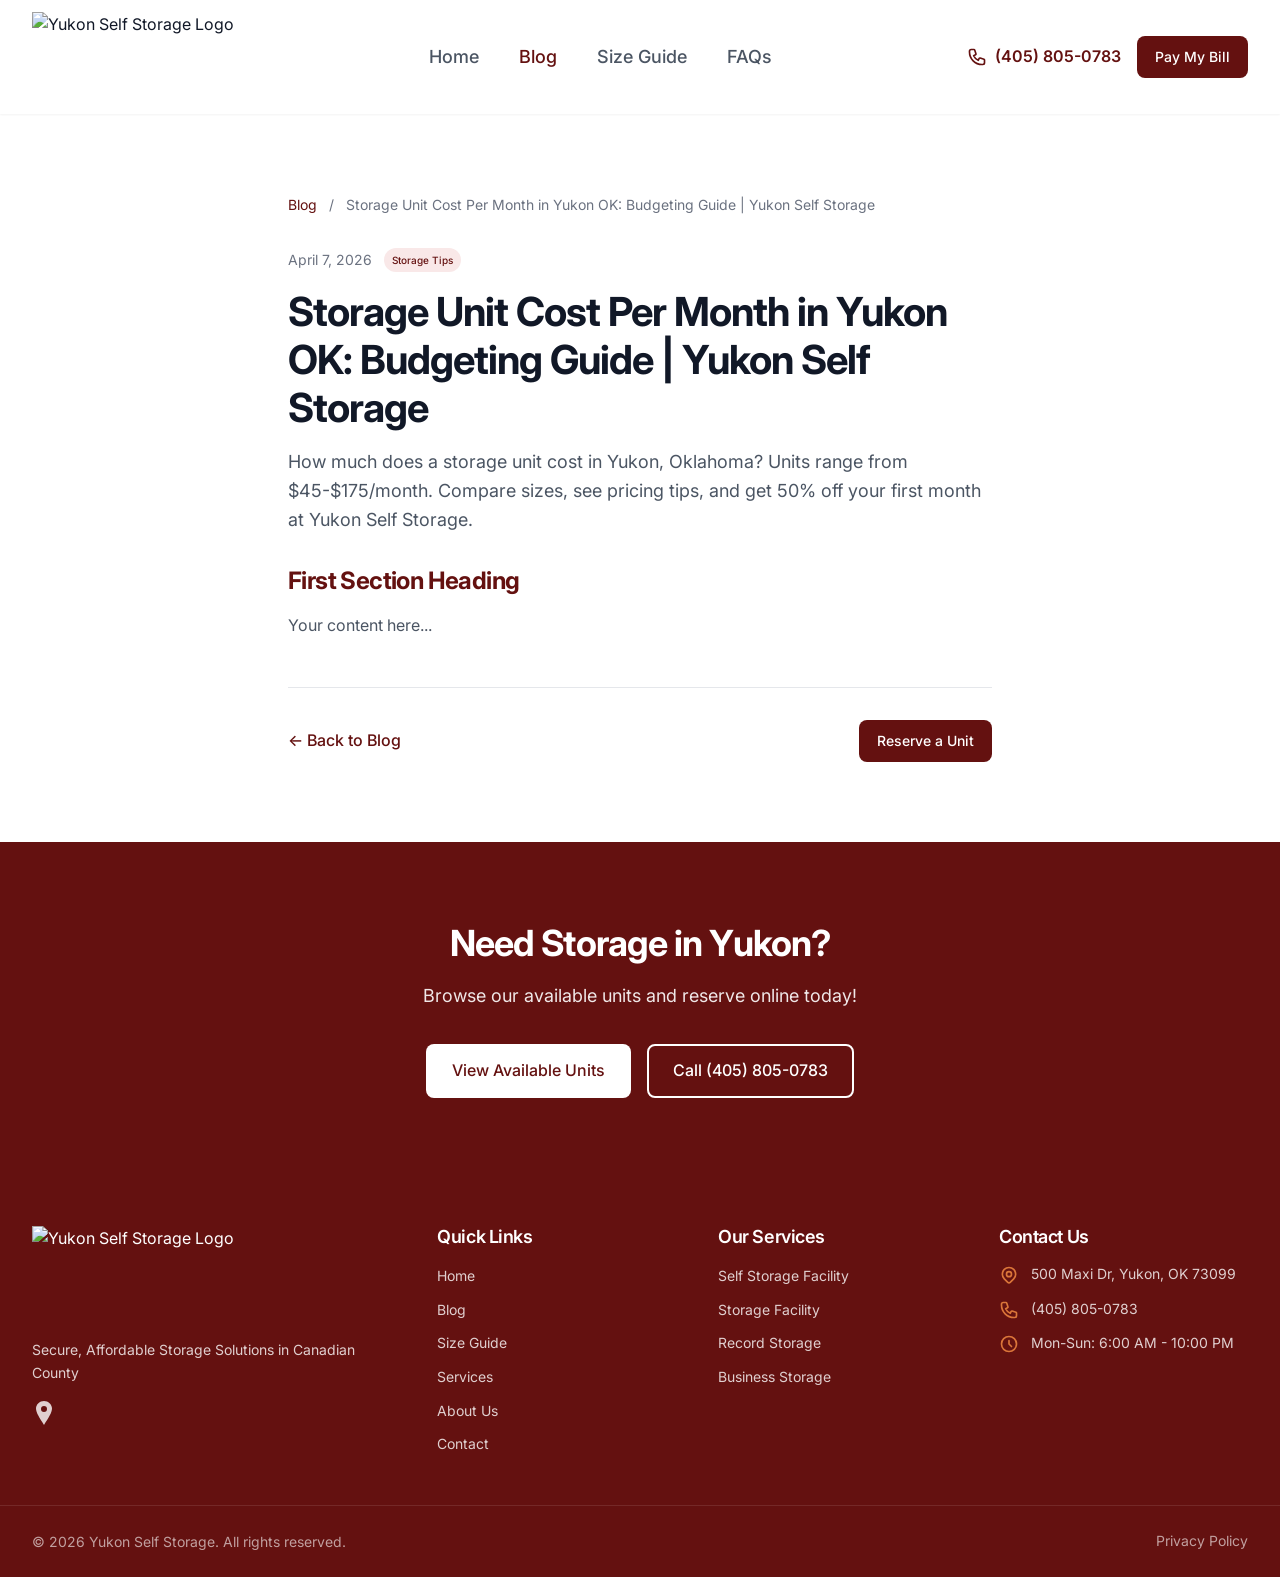
==== posts/2026-04-07-storage-unit-cost-per-month-yukon-ok-budgeting-guide.html @ 4f3ba83a "Add new post: Storage Unit Cost Per Month in Yukon OK: Budgeting Guide | Yukon Self Storage" ====
<!DOCTYPE html>
<html lang="en">
<head>
  <meta charset="UTF-8">
  <meta name="viewport" content="width=device-width, initial-scale=1.0">

  <!-- Google Tag Manager -->
  <script>(function(w,d,s,l,i){w[l]=w[l]||[];w[l].push({'gtm.start':
  new Date().getTime(),event:'gtm.js'});var f=d.getElementsByTagName(s)[0],
  j=d.createElement(s),dl=l!='dataLayer'?'&l='+l:'';j.async=true;j.src=
  'https://www.googletagmanager.com/gtm.js?id='+i+dl;f.parentNode.insertBefore(j,f);
  })(window,document,'script','dataLayer','GTM-MW2ZN473');</script>
  <!-- End Google Tag Manager -->

  <!-- SEO Meta Tags -->
  <!-- REPLACE: Storage Unit Cost Per Month in Yukon OK: Budgeting Guide | Yukon Self Storage, POST_DATE, How much does a storage unit cost in Yukon, Oklahoma? Units range from $45-$175/month. Compare sizes, see pricing tips, and get 50% off your first month at Yukon Self Storage., 2026-04-07-storage-unit-cost-per-month-yukon-ok-budgeting-guide -->
  <title>Storage Unit Cost Per Month in Yukon OK: Budgeting Guide | Yukon Self Storage | Yukon Self Storage Blog</title>
  <meta name="description" content="How much does a storage unit cost in Yukon, Oklahoma? Units range from $45-$175/month. Compare sizes, see pricing tips, and get 50% off your first month at Yukon Self Storage.">
  <meta name="robots" content="index, follow">
  <link rel="canonical" href="https://blog.yukonselfstorage.com/posts/2026-04-07-storage-unit-cost-per-month-yukon-ok-budgeting-guide.html">

  <!-- Open Graph -->
  <meta property="og:title" content="Storage Unit Cost Per Month in Yukon OK: Budgeting Guide | Yukon Self Storage | Yukon Self Storage Blog">
  <meta property="og:description" content="How much does a storage unit cost in Yukon, Oklahoma? Units range from $45-$175/month. Compare sizes, see pricing tips, and get 50% off your first month at Yukon Self Storage.">
  <meta property="og:image" content="https://yukonselfstorage.s3.us-east-1.amazonaws.com/1200x628/storage-facility.jpg">
  <meta property="og:url" content="https://blog.yukonselfstorage.com/posts/2026-04-07-storage-unit-cost-per-month-yukon-ok-budgeting-guide.html">
  <meta property="og:type" content="article">
  <meta property="article:published_time" content="2026-04-07">

  <!-- RSS Feed -->
  <link rel="alternate" type="application/rss+xml" title="Yukon Self Storage Blog" href="/rss.xml">

  <!-- Favicon -->
  <link rel="icon" type="image/png" href="https://yukonselfstorage.s3.us-east-1.amazonaws.com/Logo/250x250.png">

  <!-- Preconnect -->
  <link rel="preconnect" href="https://fonts.googleapis.com">
  <link rel="preconnect" href="https://fonts.gstatic.com" crossorigin>

  <!-- Stylesheet -->
  <link rel="stylesheet" href="/css/styles.css">

  <!-- Article Schema -->
  <script type="application/ld+json">
  {
    "@context": "https://schema.org",
    "@type": "BlogPosting",
    "headline": "Storage Unit Cost Per Month in Yukon OK: Budgeting Guide | Yukon Self Storage",
    "description": "How much does a storage unit cost in Yukon, Oklahoma? Units range from $45-$175/month. Compare sizes, see pricing tips, and get 50% off your first month at Yukon Self Storage.",
    "datePublished": "2026-04-07",
    "author": {
      "@type": "Organization",
      "name": "Yukon Self Storage"
    },
    "publisher": {
      "@type": "Organization",
      "name": "Yukon Self Storage",
      "logo": {
        "@type": "ImageObject",
        "url": "https://yukonselfstorage.s3.us-east-1.amazonaws.com/Logo/250x250.png"
      }
    },
    "mainEntityOfPage": {
      "@type": "WebPage",
      "@id": "https://blog.yukonselfstorage.com/posts/2026-04-07-storage-unit-cost-per-month-yukon-ok-budgeting-guide.html"
    }
  }
  </script>
</head>
<body>

<!-- Google Tag Manager (noscript) -->
<noscript><iframe src="https://www.googletagmanager.com/ns.html?id=GTM-MW2ZN473" height="0" width="0" style="display:none;visibility:hidden"></iframe></noscript>
<!-- End Google Tag Manager (noscript) -->

<!-- HEADER -->
<header class="yss-header">
  <nav class="yss-container">
    <div class="yss-header__inner">
      <a href="https://yukonselfstorage.com/"><img src="https://yukonselfstorage.s3.us-east-1.amazonaws.com/Logo/250x250.png" alt="Yukon Self Storage Logo" class="yss-header__logo"></a>
      <div class="yss-header__nav">
        <a href="https://yukonselfstorage.com/" class="yss-header__nav-link">Home</a>
        <a href="/" class="yss-header__nav-link yss-header__nav-link--active">Blog</a>
        <a href="https://yukonselfstorage.com/size-guide.html" class="yss-header__nav-link">Size Guide</a>
        <a href="https://yukonselfstorage.com/faqs.html" class="yss-header__nav-link">FAQs</a>
      </div>
      <div class="yss-header__actions">
        <a href="tel:14058050783" class="yss-header__phone">
          <svg class="yss-header__phone-icon" fill="none" stroke="currentColor" viewBox="0 0 24 24"><path stroke-linecap="round" stroke-linejoin="round" stroke-width="2" d="M3 5a2 2 0 012-2h3.28a1 1 0 01.948.684l1.498 4.493a1 1 0 01-.502 1.21l-2.257 1.13a11.042 11.042 0 005.516 5.516l1.13-2.257a1 1 0 011.21-.502l4.493 1.498a1 1 0 01.684.949V19a2 2 0 01-2 2h-1C9.716 21 3 14.284 3 6V5z"/></svg>
          <span class="yss-header__phone-text">(405) 805-0783</span>
        </a>
        <a href="https://yukonselfstorage.ccstorage.com/session/new" target="_blank" rel="noopener noreferrer" class="yss-btn yss-btn--primary yss-btn--sm">Pay My Bill</a>
        <button type="button" class="yss-header__menu-toggle" aria-label="Open menu" data-menu-toggle>
          <svg class="yss-header__menu-icon" fill="none" stroke="currentColor" viewBox="0 0 24 24"><path stroke-linecap="round" stroke-linejoin="round" stroke-width="2" d="M4 6h16M4 12h16M4 18h16"/></svg>
        </button>
      </div>
    </div>
    <div class="yss-header__mobile-menu" id="mobile-menu">
      <div class="yss-header__mobile-nav">
        <a href="https://yukonselfstorage.com/" class="yss-header__mobile-link">Home</a>
        <a href="/" class="yss-header__mobile-link yss-header__mobile-link--active">Blog</a>
        <a href="https://yukonselfstorage.com/size-guide.html" class="yss-header__mobile-link">Size Guide</a>
        <a href="https://yukonselfstorage.com/faqs.html" class="yss-header__mobile-link">FAQs</a>
      </div>
    </div>
  </nav>
</header>

<main>
  <!-- BLOG POST -->
  <article class="yss-section yss-section--white">
    <div class="yss-container" style="max-width: 48rem;">

      <!-- Breadcrumb -->
      <nav style="margin-bottom: 2rem; font-size: var(--yss-text-sm); color: var(--yss-gray-500);">
        <a href="/" style="color: var(--yss-primary); text-decoration: none;">Blog</a>
        <span style="margin: 0 0.5rem;">/</span>
        <span>Storage Unit Cost Per Month in Yukon OK: Budgeting Guide | Yukon Self Storage</span>
      </nav>

      <!-- Post Header -->
      <header style="margin-bottom: 2rem;">
        <div style="display: flex; align-items: center; gap: 0.75rem; margin-bottom: 1rem;">
          <time datetime="2026-04-07" style="font-size: var(--yss-text-sm); color: var(--yss-gray-500);">April 7, 2026</time>
          <span style="font-size: 0.625rem; background: var(--yss-primary-50); color: var(--yss-primary); padding: 0.25rem 0.5rem; border-radius: 9999px; font-weight: 500;">Storage Tips</span>
        </div>
        <h1 style="font-size: clamp(1.75rem, 4vw, 2.5rem); font-weight: 700; line-height: 1.2; margin-bottom: 1rem;">Storage Unit Cost Per Month in Yukon OK: Budgeting Guide | Yukon Self Storage</h1>
        <p style="font-size: var(--yss-text-lg); color: var(--yss-gray-600); line-height: 1.6;">How much does a storage unit cost in Yukon, Oklahoma? Units range from $45-$175/month. Compare sizes, see pricing tips, and get 50% off your first month at Yukon Self Storage.</p>
      </header>

      <!-- Post Content -->
      <div class="yss-legal-content">
        <!-- WRITE YOUR BLOG POST CONTENT HERE -->
        <h2>First Section Heading</h2>
        <p>Your content here...</p>
      </div>

      <!-- Post Footer -->
      <div style="margin-top: 3rem; padding-top: 2rem; border-top: 1px solid var(--yss-gray-200);">
        <div style="display: flex; flex-wrap: wrap; justify-content: space-between; align-items: center; gap: 1rem;">
          <a href="/" style="color: var(--yss-primary); text-decoration: none; font-weight: 500;">&larr; Back to Blog</a>
          <a href="https://yukonselfstorage.com/#choose-unit" class="yss-btn yss-btn--primary yss-btn--sm">Reserve a Unit</a>
        </div>
      </div>

    </div>
  </article>

  <!-- CTA SECTION -->
  <section class="yss-section yss-cta">
    <div class="yss-container">
      <h2 class="yss-cta__title">Need Storage in Yukon?</h2>
      <p class="yss-cta__description">Browse our available units and reserve online today!</p>
      <div class="yss-cta__buttons">
        <a href="https://yukonselfstorage.com/#choose-unit" class="yss-btn yss-btn--white">View Available Units</a>
        <a href="tel:14058050783" class="yss-btn yss-btn--outline-white">Call (405) 805-0783</a>
      </div>
    </div>
  </section>
</main>

<!-- FOOTER -->
<footer class="yss-footer">
  <div class="yss-container yss-footer__main">
    <div class="yss-footer__grid">
      <div class="yss-footer__column">
        <img src="https://yukonselfstorage.s3.us-east-1.amazonaws.com/Logo/250x250.png" alt="Yukon Self Storage Logo" class="yss-footer__logo">
        <p class="yss-footer__tagline">Secure, Affordable Storage Solutions in Canadian County</p>
        <div class="yss-footer__social">
          <a href="https://maps.app.goo.gl/DXkgDDELydo99tCs9" target="_blank" class="yss-footer__social-link" aria-label="Google Maps"><svg class="yss-footer__social-icon" fill="currentColor" viewBox="0 0 24 24"><path d="M12 0C7.802 0 4 3.403 4 7.602 4 11.8 7.469 16.812 12 24c4.531-7.188 8-12.2 8-16.398C20 3.403 16.199 0 12 0zm0 11a3 3 0 110-6 3 3 0 010 6z"/></svg></a>
        </div>
      </div>
      <div class="yss-footer__column">
        <h3 class="yss-footer__heading">Quick Links</h3>
        <ul class="yss-footer__nav">
          <li><a href="https://yukonselfstorage.com/" class="yss-footer__nav-link">Home</a></li>
          <li><a href="/" class="yss-footer__nav-link">Blog</a></li>
          <li><a href="https://yukonselfstorage.com/size-guide.html" class="yss-footer__nav-link">Size Guide</a></li>
          <li><a href="https://yukonselfstorage.com/services.html" class="yss-footer__nav-link">Services</a></li>
          <li><a href="https://yukonselfstorage.com/about.html" class="yss-footer__nav-link">About Us</a></li>
          <li><a href="https://yukonselfstorage.com/contact.html" class="yss-footer__nav-link">Contact</a></li>
        </ul>
      </div>
      <div class="yss-footer__column">
        <h3 class="yss-footer__heading">Our Services</h3>
        <ul class="yss-footer__nav">
          <li><a href="https://yukonselfstorage.com/services/self-storage-facility.html" class="yss-footer__nav-link">Self Storage Facility</a></li>
          <li><a href="https://yukonselfstorage.com/services/storage-facility.html" class="yss-footer__nav-link">Storage Facility</a></li>
          <li><a href="https://yukonselfstorage.com/services/record-storage.html" class="yss-footer__nav-link">Record Storage</a></li>
          <li><a href="https://yukonselfstorage.com/services/business-storage.html" class="yss-footer__nav-link">Business Storage</a></li>
        </ul>
      </div>
      <div class="yss-footer__column">
        <h3 class="yss-footer__heading">Contact Us</h3>
        <ul class="yss-footer__contact">
          <li class="yss-footer__contact-item">
            <svg class="yss-footer__contact-icon" fill="none" stroke="currentColor" viewBox="0 0 24 24"><path stroke-linecap="round" stroke-linejoin="round" stroke-width="2" d="M17.657 16.657L13.414 20.9a1.998 1.998 0 01-2.827 0l-4.244-4.243a8 8 0 1111.314 0z"/><path stroke-linecap="round" stroke-linejoin="round" stroke-width="2" d="M15 11a3 3 0 11-6 0 3 3 0 016 0z"/></svg>
            <a href="https://maps.app.goo.gl/DXkgDDELydo99tCs9" target="_blank" class="yss-footer__contact-link">500 Maxi Dr, Yukon, OK 73099</a>
          </li>
          <li class="yss-footer__contact-item">
            <svg class="yss-footer__contact-icon" fill="none" stroke="currentColor" viewBox="0 0 24 24"><path stroke-linecap="round" stroke-linejoin="round" stroke-width="2" d="M3 5a2 2 0 012-2h3.28a1 1 0 01.948.684l1.498 4.493a1 1 0 01-.502 1.21l-2.257 1.13a11.042 11.042 0 005.516 5.516l1.13-2.257a1 1 0 011.21-.502l4.493 1.498a1 1 0 01.684.949V19a2 2 0 01-2 2h-1C9.716 21 3 14.284 3 6V5z"/></svg>
            <a href="tel:14058050783" class="yss-footer__contact-link">(405) 805-0783</a>
          </li>
          <li class="yss-footer__contact-item">
            <svg class="yss-footer__contact-icon" fill="none" stroke="currentColor" viewBox="0 0 24 24"><path stroke-linecap="round" stroke-linejoin="round" stroke-width="2" d="M12 8v4l3 3m6-3a9 9 0 11-18 0 9 9 0 0118 0z"/></svg>
            <span class="yss-footer__hours">Mon-Sun: 6:00 AM - 10:00 PM</span>
          </li>
        </ul>
      </div>
    </div>
  </div>
  <div class="yss-footer__bottom">
    <div class="yss-container yss-footer__bottom-inner">
      <p>&copy; 2026 Yukon Self Storage. All rights reserved.</p>
      <div class="yss-footer__legal">
        <a href="https://yukonselfstorage.com/privacy.html" class="yss-footer__legal-link">Privacy Policy</a>
      </div>
    </div>
  </div>
</footer>

<script src="/js/main.js"></script>
</body>
</html>
---- css/styles.css ----
/* =============================================================================
   Yukon Self Storage - Main Stylesheet
   Hybrid Tailwind-BEM Architecture
   ============================================================================= */

/* Google Fonts */
@import url('https://fonts.googleapis.com/css2?family=Inter:wght@300;400;500;600;700;800&display=swap');

/* Design Tokens */
@import '_variables.css';

/* Base Styles & Reset */
@import '_base.css';

/* Layout Patterns */
@import '_layouts.css';

/* BEM Components */
@import '_components.css';
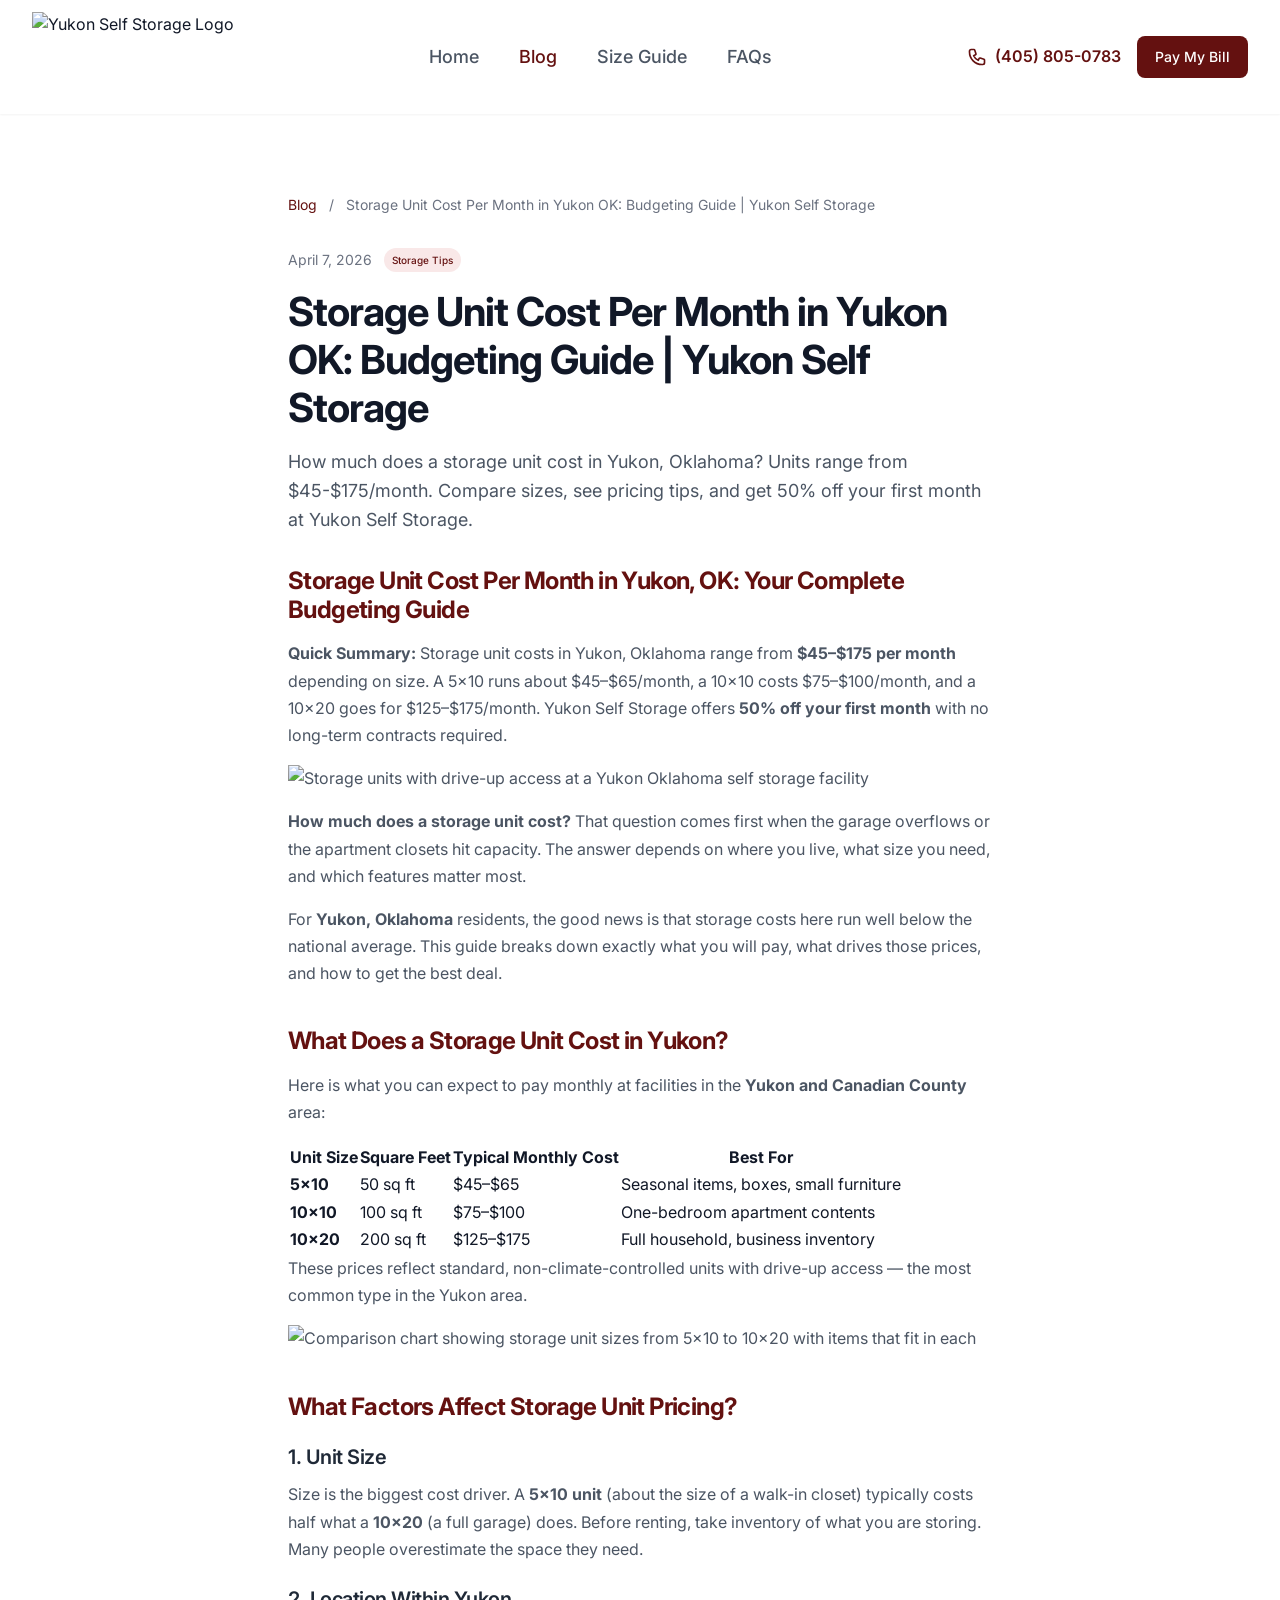
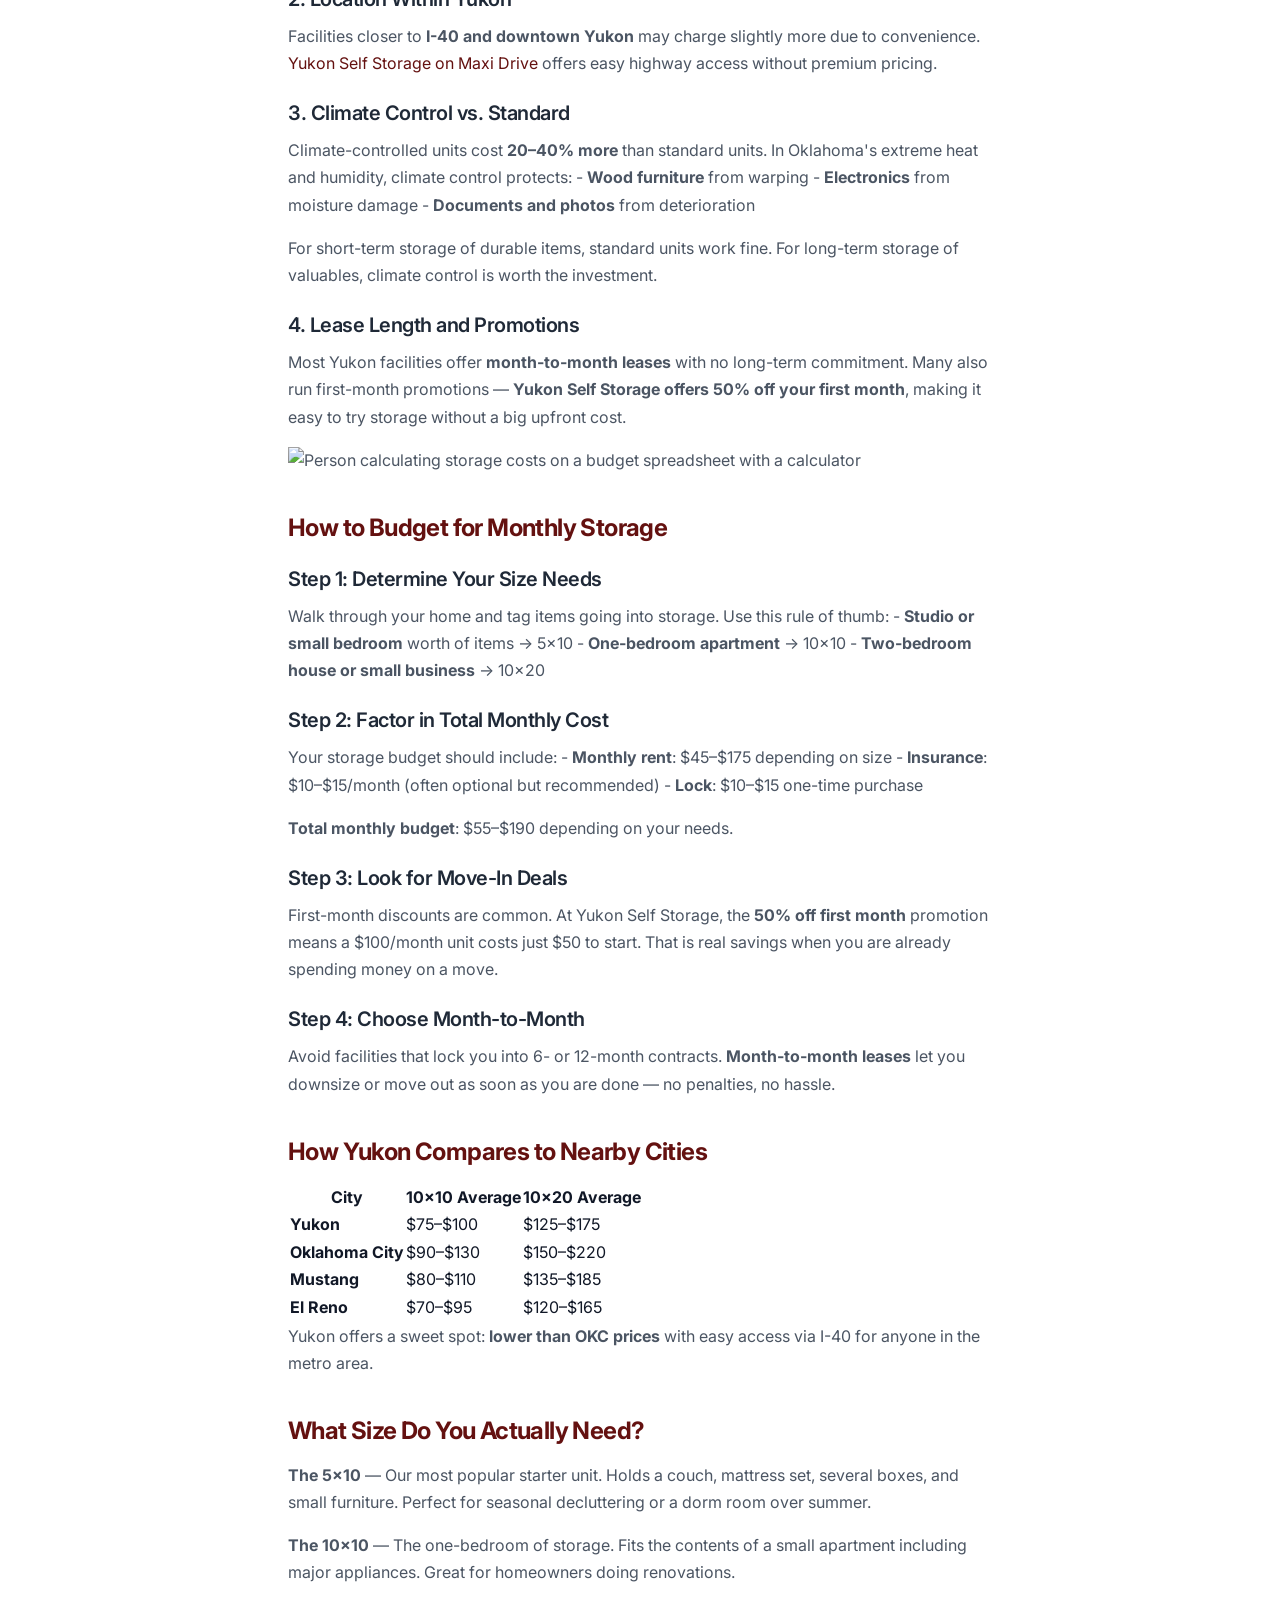
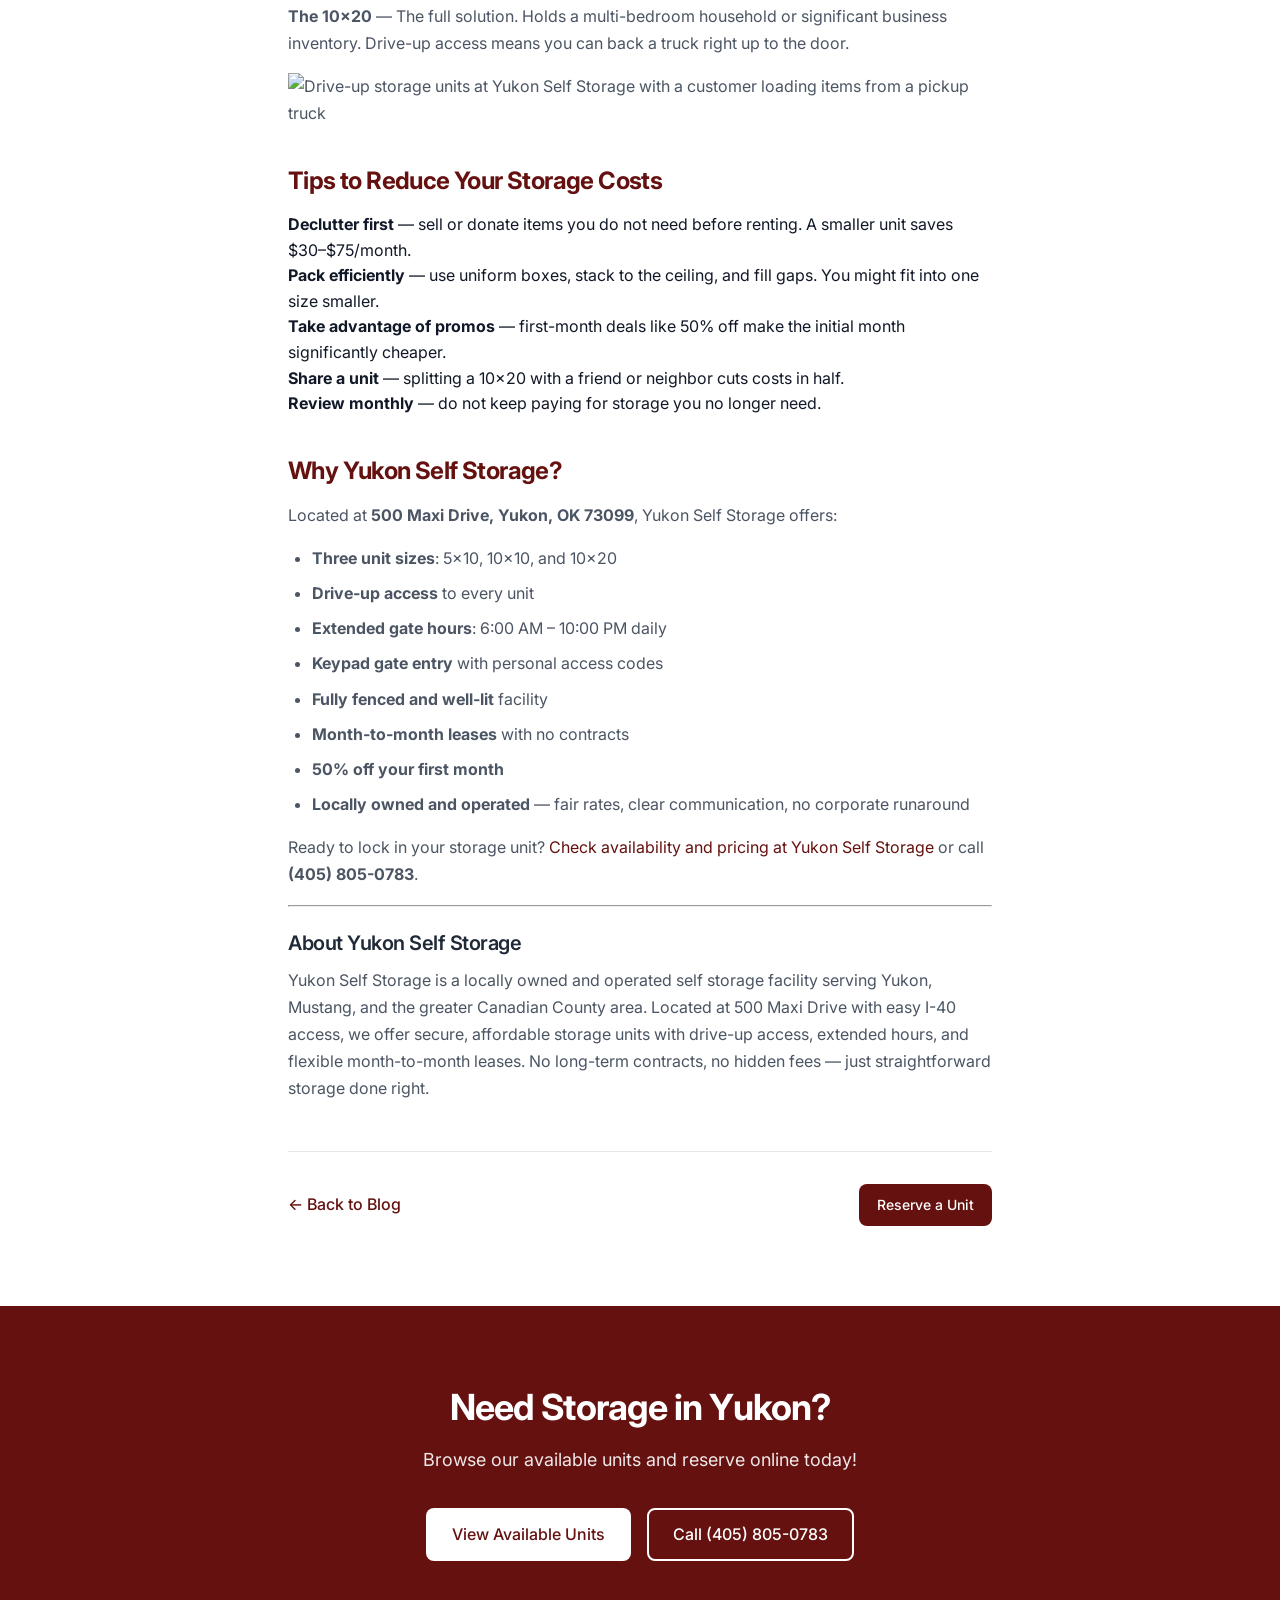
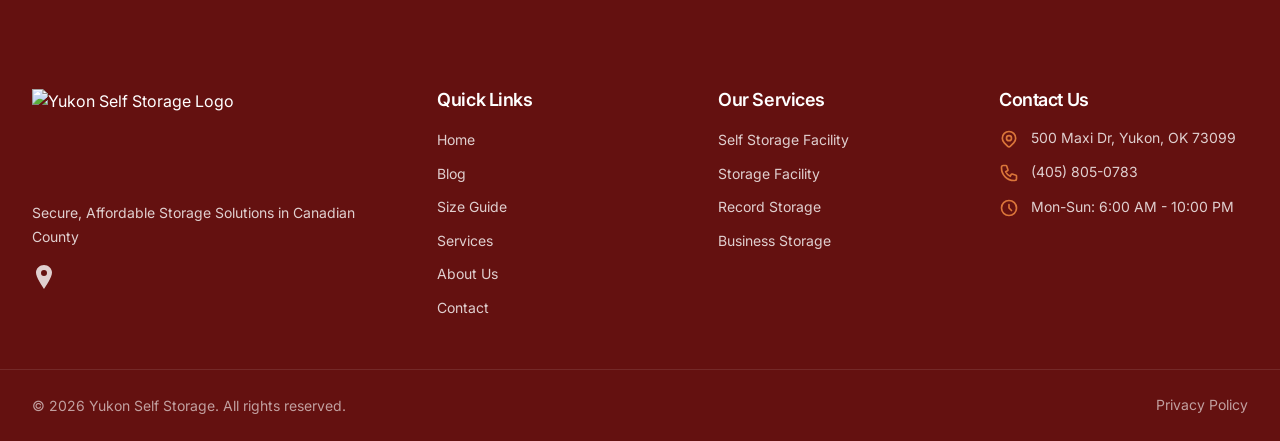
==== commit b091e799: "Update post with full content: Storage Unit Cost Per Month in Yukon OK: Budgeting Guide | Yukon Self" ====
--- a/posts/2026-04-07-storage-unit-cost-per-month-yukon-ok-budgeting-guide.html
+++ b/posts/2026-04-07-storage-unit-cost-per-month-yukon-ok-budgeting-guide.html
@@ -130,9 +130,137 @@
 
       <!-- Post Content -->
       <div class="yss-legal-content">
-        <!-- WRITE YOUR BLOG POST CONTENT HERE -->
-        <h2>First Section Heading</h2>
-        <p>Your content here...</p>
+        <h2 id="storage-unit-cost-per-month-in-yukon-ok-your-complete-budgeting-guide">Storage Unit Cost Per Month in Yukon, OK: Your Complete Budgeting Guide</h2>
+<p><strong>Quick Summary:</strong> Storage unit costs in Yukon, Oklahoma range from <strong>$45–$175 per month</strong> depending on size. A 5x10 runs about $45–$65/month, a 10x10 costs $75–$100/month, and a 10x20 goes for $125–$175/month. Yukon Self Storage offers <strong>50% off your first month</strong> with no long-term contracts required.</p>
+<p><img alt="Storage units with drive-up access at a Yukon Oklahoma self storage facility" src="IMAGE_PLACEHOLDER_0" /></p>
+<p><strong>How much does a storage unit cost?</strong> That question comes first when the garage overflows or the apartment closets hit capacity. The answer depends on where you live, what size you need, and which features matter most.</p>
+<p>For <strong>Yukon, Oklahoma</strong> residents, the good news is that storage costs here run well below the national average. This guide breaks down exactly what you will pay, what drives those prices, and how to get the best deal.</p>
+<h2 id="what-does-a-storage-unit-cost-in-yukon">What Does a Storage Unit Cost in Yukon?</h2>
+<p>Here is what you can expect to pay monthly at facilities in the <strong>Yukon and Canadian County</strong> area:</p>
+<table>
+<thead>
+<tr>
+<th>Unit Size</th>
+<th>Square Feet</th>
+<th>Typical Monthly Cost</th>
+<th>Best For</th>
+</tr>
+</thead>
+<tbody>
+<tr>
+<td><strong>5x10</strong></td>
+<td>50 sq ft</td>
+<td>$45–$65</td>
+<td>Seasonal items, boxes, small furniture</td>
+</tr>
+<tr>
+<td><strong>10x10</strong></td>
+<td>100 sq ft</td>
+<td>$75–$100</td>
+<td>One-bedroom apartment contents</td>
+</tr>
+<tr>
+<td><strong>10x20</strong></td>
+<td>200 sq ft</td>
+<td>$125–$175</td>
+<td>Full household, business inventory</td>
+</tr>
+</tbody>
+</table>
+<p>These prices reflect standard, non-climate-controlled units with drive-up access — the most common type in the Yukon area.</p>
+<p><img alt="Comparison chart showing storage unit sizes from 5x10 to 10x20 with items that fit in each" src="IMAGE_PLACEHOLDER_1" /></p>
+<h2 id="what-factors-affect-storage-unit-pricing">What Factors Affect Storage Unit Pricing?</h2>
+<h3 id="1-unit-size">1. Unit Size</h3>
+<p>Size is the biggest cost driver. A <strong>5x10 unit</strong> (about the size of a walk-in closet) typically costs half what a <strong>10x20</strong> (a full garage) does. Before renting, take inventory of what you are storing. Many people overestimate the space they need.</p>
+<h3 id="2-location-within-yukon">2. Location Within Yukon</h3>
+<p>Facilities closer to <strong>I-40 and downtown Yukon</strong> may charge slightly more due to convenience. <a href="https://yukonselfstorage.com">Yukon Self Storage on Maxi Drive</a> offers easy highway access without premium pricing.</p>
+<h3 id="3-climate-control-vs-standard">3. Climate Control vs. Standard</h3>
+<p>Climate-controlled units cost <strong>20–40% more</strong> than standard units. In Oklahoma's extreme heat and humidity, climate control protects:
+- <strong>Wood furniture</strong> from warping
+- <strong>Electronics</strong> from moisture damage
+- <strong>Documents and photos</strong> from deterioration</p>
+<p>For short-term storage of durable items, standard units work fine. For long-term storage of valuables, climate control is worth the investment.</p>
+<h3 id="4-lease-length-and-promotions">4. Lease Length and Promotions</h3>
+<p>Most Yukon facilities offer <strong>month-to-month leases</strong> with no long-term commitment. Many also run first-month promotions — <strong>Yukon Self Storage offers 50% off your first month</strong>, making it easy to try storage without a big upfront cost.</p>
+<p><img alt="Person calculating storage costs on a budget spreadsheet with a calculator" src="IMAGE_PLACEHOLDER_2" /></p>
+<h2 id="how-to-budget-for-monthly-storage">How to Budget for Monthly Storage</h2>
+<h3 id="step-1-determine-your-size-needs">Step 1: Determine Your Size Needs</h3>
+<p>Walk through your home and tag items going into storage. Use this rule of thumb:
+- <strong>Studio or small bedroom</strong> worth of items → 5x10
+- <strong>One-bedroom apartment</strong> → 10x10
+- <strong>Two-bedroom house or small business</strong> → 10x20</p>
+<h3 id="step-2-factor-in-total-monthly-cost">Step 2: Factor in Total Monthly Cost</h3>
+<p>Your storage budget should include:
+- <strong>Monthly rent</strong>: $45–$175 depending on size
+- <strong>Insurance</strong>: $10–$15/month (often optional but recommended)
+- <strong>Lock</strong>: $10–$15 one-time purchase</p>
+<p><strong>Total monthly budget</strong>: $55–$190 depending on your needs.</p>
+<h3 id="step-3-look-for-move-in-deals">Step 3: Look for Move-In Deals</h3>
+<p>First-month discounts are common. At Yukon Self Storage, the <strong>50% off first month</strong> promotion means a $100/month unit costs just $50 to start. That is real savings when you are already spending money on a move.</p>
+<h3 id="step-4-choose-month-to-month">Step 4: Choose Month-to-Month</h3>
+<p>Avoid facilities that lock you into 6- or 12-month contracts. <strong>Month-to-month leases</strong> let you downsize or move out as soon as you are done — no penalties, no hassle.</p>
+<h2 id="how-yukon-compares-to-nearby-cities">How Yukon Compares to Nearby Cities</h2>
+<table>
+<thead>
+<tr>
+<th>City</th>
+<th>10x10 Average</th>
+<th>10x20 Average</th>
+</tr>
+</thead>
+<tbody>
+<tr>
+<td><strong>Yukon</strong></td>
+<td>$75–$100</td>
+<td>$125–$175</td>
+</tr>
+<tr>
+<td><strong>Oklahoma City</strong></td>
+<td>$90–$130</td>
+<td>$150–$220</td>
+</tr>
+<tr>
+<td><strong>Mustang</strong></td>
+<td>$80–$110</td>
+<td>$135–$185</td>
+</tr>
+<tr>
+<td><strong>El Reno</strong></td>
+<td>$70–$95</td>
+<td>$120–$165</td>
+</tr>
+</tbody>
+</table>
+<p>Yukon offers a sweet spot: <strong>lower than OKC prices</strong> with easy access via I-40 for anyone in the metro area.</p>
+<h2 id="what-size-do-you-actually-need">What Size Do You Actually Need?</h2>
+<p><strong>The 5x10</strong> — Our most popular starter unit. Holds a couch, mattress set, several boxes, and small furniture. Perfect for seasonal decluttering or a dorm room over summer.</p>
+<p><strong>The 10x10</strong> — The one-bedroom of storage. Fits the contents of a small apartment including major appliances. Great for homeowners doing renovations.</p>
+<p><strong>The 10x20</strong> — The full solution. Holds a multi-bedroom household or significant business inventory. Drive-up access means you can back a truck right up to the door.</p>
+<p><img alt="Drive-up storage units at Yukon Self Storage with a customer loading items from a pickup truck" src="IMAGE_PLACEHOLDER_3" /></p>
+<h2 id="tips-to-reduce-your-storage-costs">Tips to Reduce Your Storage Costs</h2>
+<ol>
+<li><strong>Declutter first</strong> — sell or donate items you do not need before renting. A smaller unit saves $30–$75/month.</li>
+<li><strong>Pack efficiently</strong> — use uniform boxes, stack to the ceiling, and fill gaps. You might fit into one size smaller.</li>
+<li><strong>Take advantage of promos</strong> — first-month deals like 50% off make the initial month significantly cheaper.</li>
+<li><strong>Share a unit</strong> — splitting a 10x20 with a friend or neighbor cuts costs in half.</li>
+<li><strong>Review monthly</strong> — do not keep paying for storage you no longer need.</li>
+</ol>
+<h2 id="why-yukon-self-storage">Why Yukon Self Storage?</h2>
+<p>Located at <strong>500 Maxi Drive, Yukon, OK 73099</strong>, Yukon Self Storage offers:</p>
+<ul>
+<li><strong>Three unit sizes</strong>: 5x10, 10x10, and 10x20</li>
+<li><strong>Drive-up access</strong> to every unit</li>
+<li><strong>Extended gate hours</strong>: 6:00 AM – 10:00 PM daily</li>
+<li><strong>Keypad gate entry</strong> with personal access codes</li>
+<li><strong>Fully fenced and well-lit</strong> facility</li>
+<li><strong>Month-to-month leases</strong> with no contracts</li>
+<li><strong>50% off your first month</strong></li>
+<li><strong>Locally owned and operated</strong> — fair rates, clear communication, no corporate runaround</li>
+</ul>
+<p>Ready to lock in your storage unit? <a href="https://yukonselfstorage.com">Check availability and pricing at Yukon Self Storage</a> or call <strong>(405) 805-0783</strong>.</p>
+<hr />
+<h3 id="about-yukon-self-storage">About Yukon Self Storage</h3>
+<p>Yukon Self Storage is a locally owned and operated self storage facility serving Yukon, Mustang, and the greater Canadian County area. Located at 500 Maxi Drive with easy I-40 access, we offer secure, affordable storage units with drive-up access, extended hours, and flexible month-to-month leases. No long-term contracts, no hidden fees — just straightforward storage done right.</p>
       </div>
 
       <!-- Post Footer -->
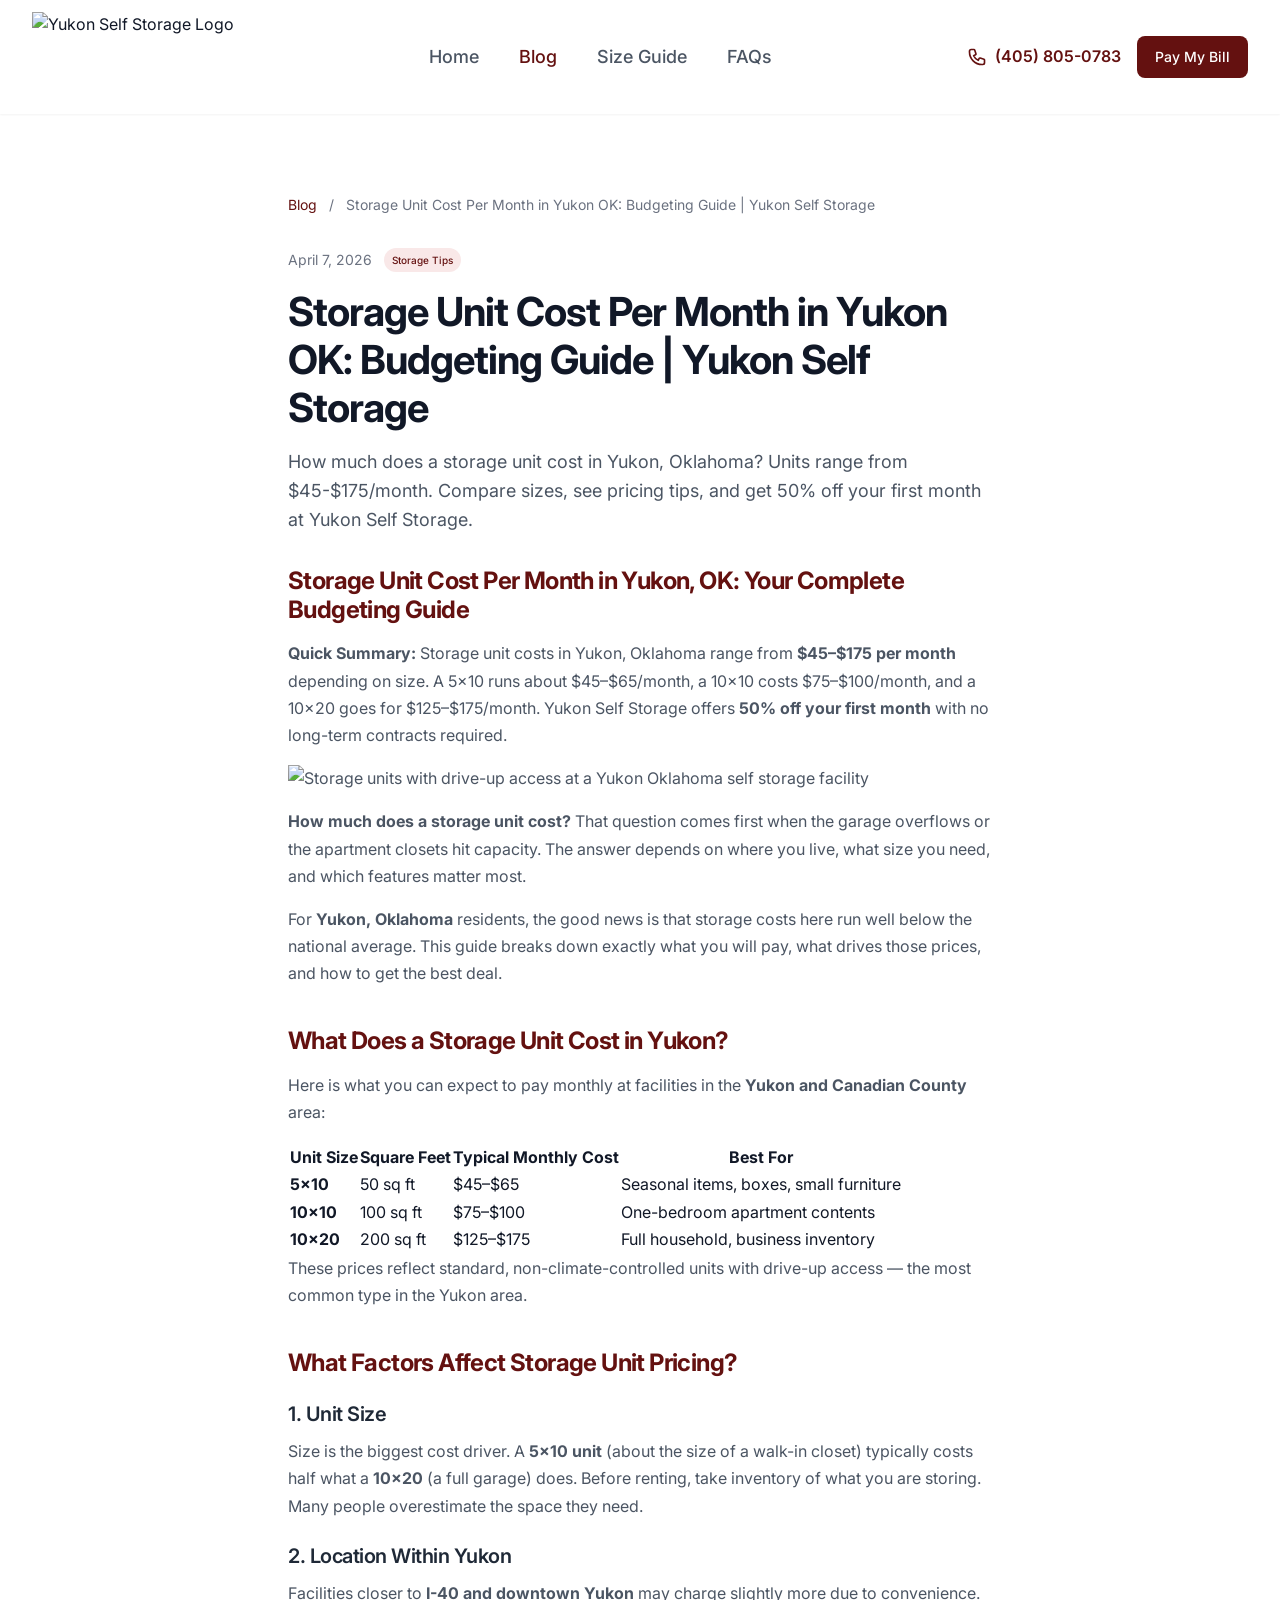
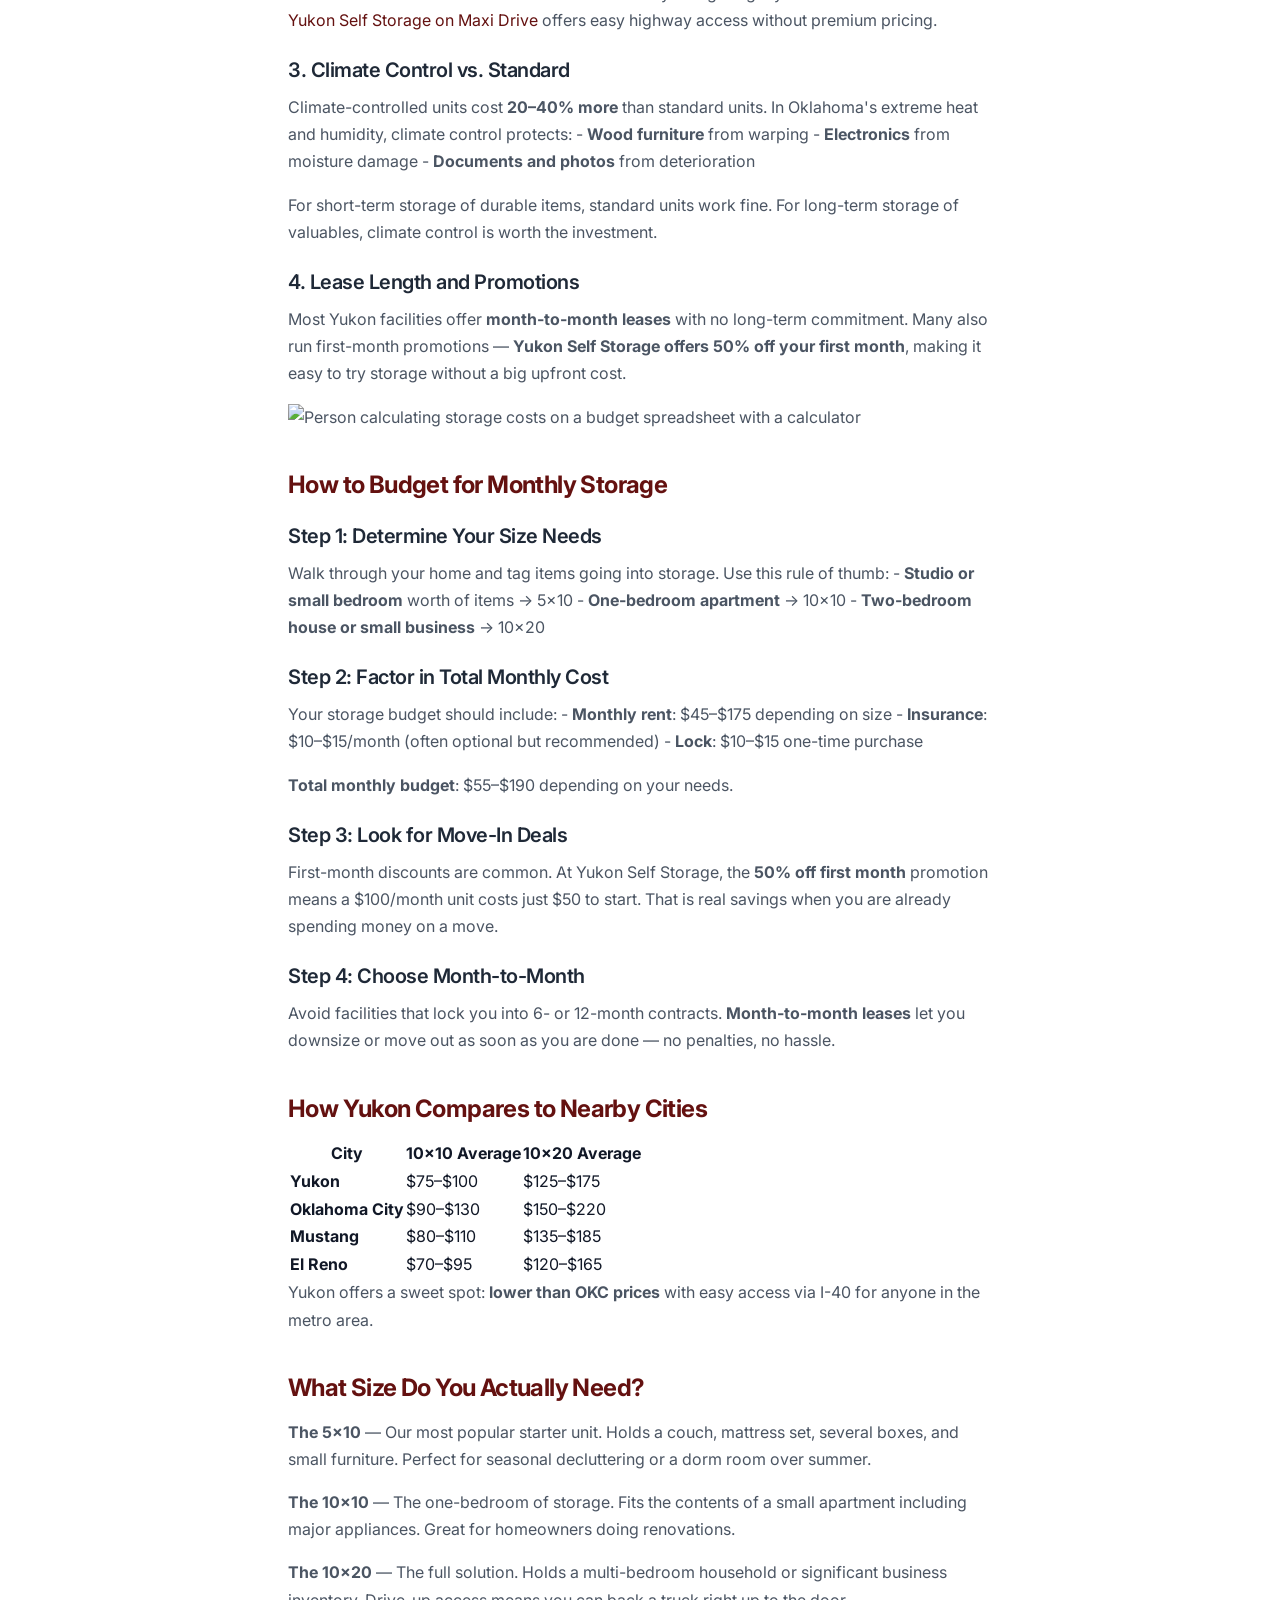
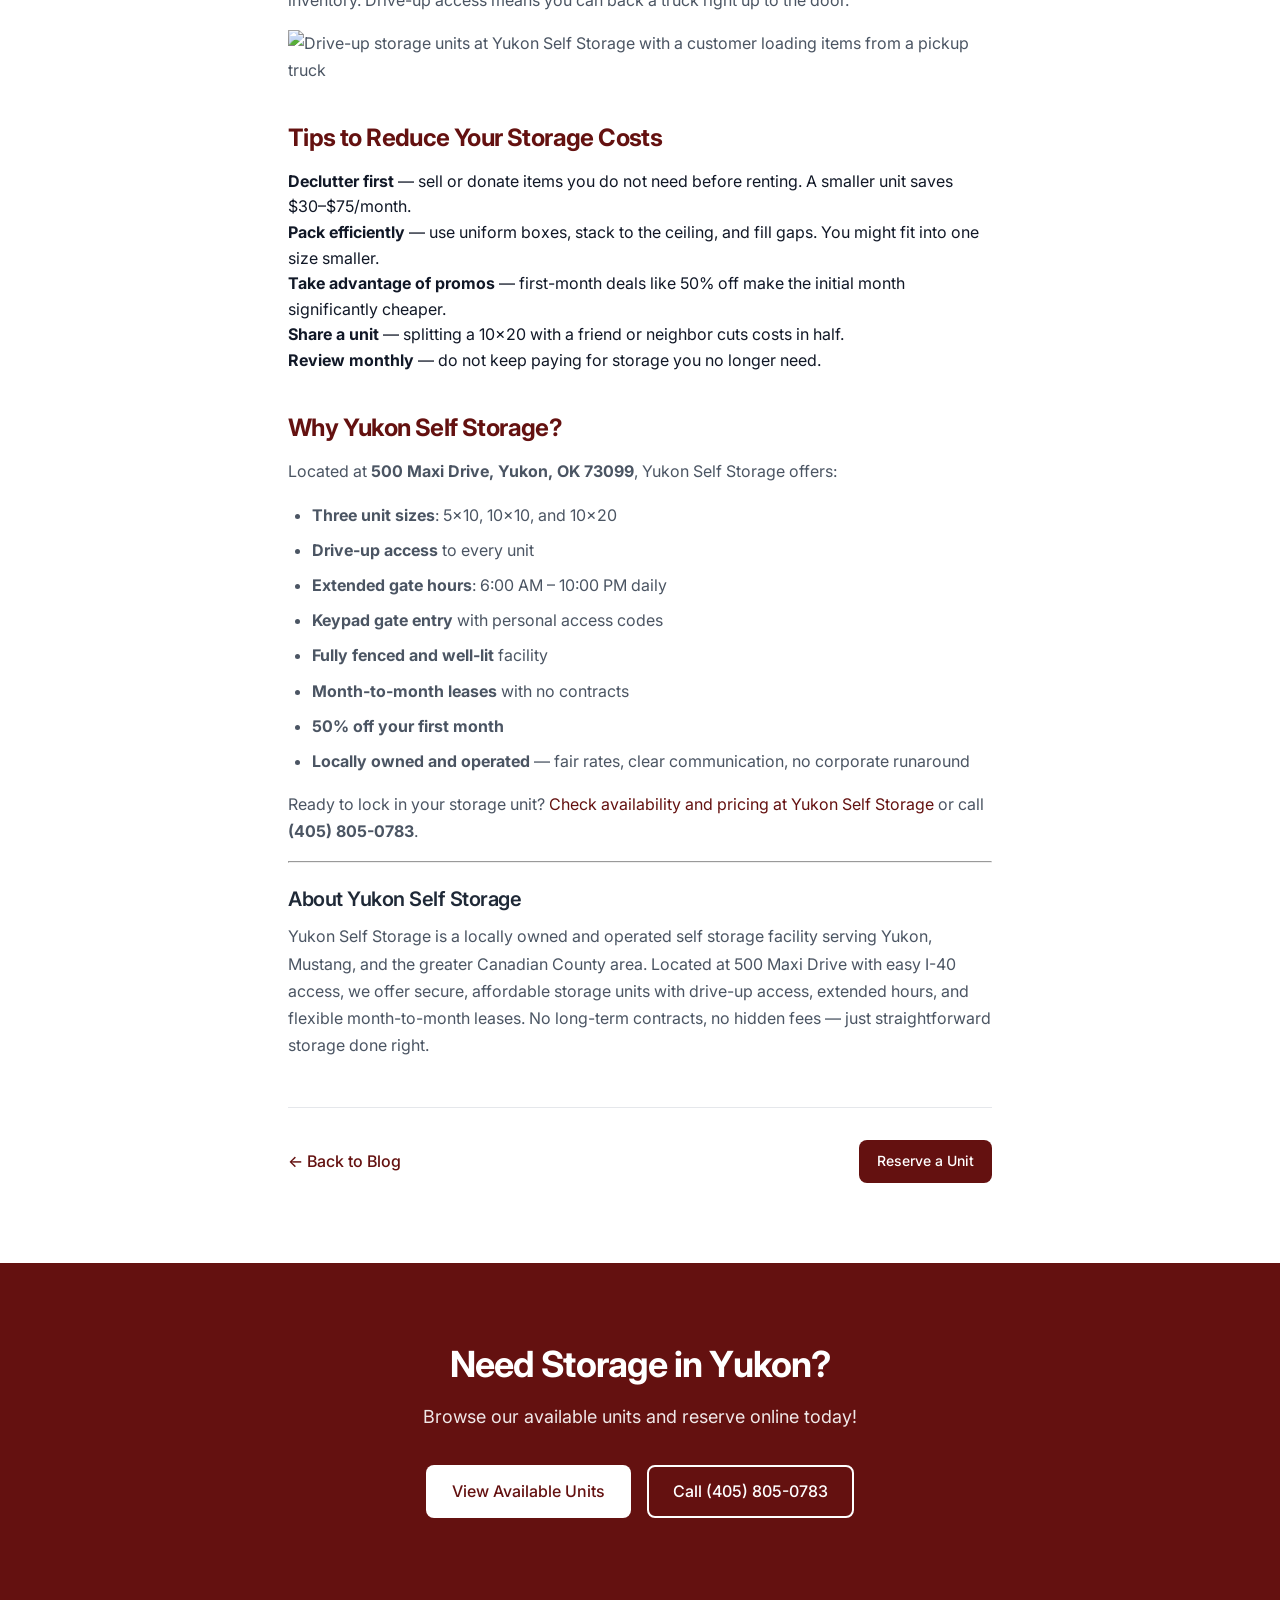
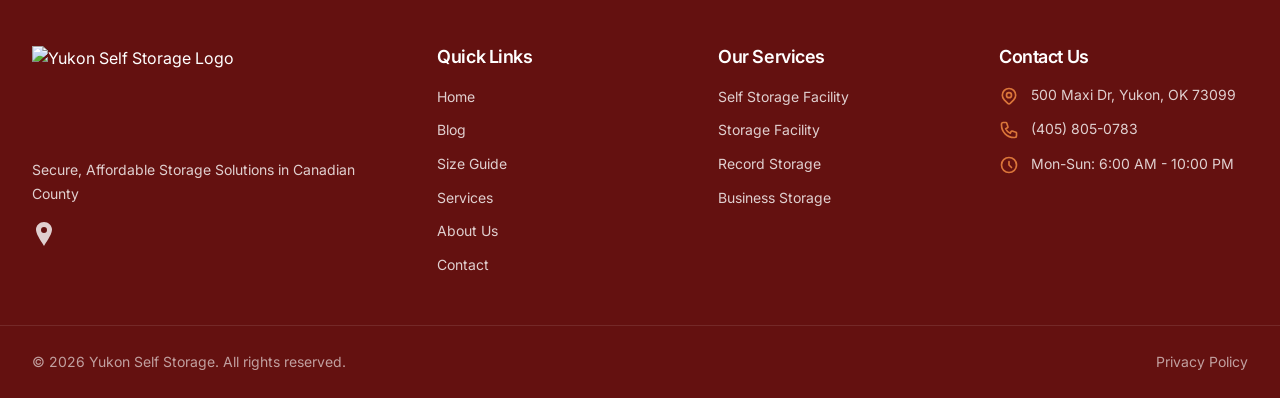
==== commit d81da766: "Remove comparison chart image" ====
--- a/posts/2026-04-07-storage-unit-cost-per-month-yukon-ok-budgeting-guide.html
+++ b/posts/2026-04-07-storage-unit-cost-per-month-yukon-ok-budgeting-guide.html
@@ -132,7 +132,7 @@
       <div class="yss-legal-content">
         <h2 id="storage-unit-cost-per-month-in-yukon-ok-your-complete-budgeting-guide">Storage Unit Cost Per Month in Yukon, OK: Your Complete Budgeting Guide</h2>
 <p><strong>Quick Summary:</strong> Storage unit costs in Yukon, Oklahoma range from <strong>$45–$175 per month</strong> depending on size. A 5x10 runs about $45–$65/month, a 10x10 costs $75–$100/month, and a 10x20 goes for $125–$175/month. Yukon Self Storage offers <strong>50% off your first month</strong> with no long-term contracts required.</p>
-<p><img alt="Storage units with drive-up access at a Yukon Oklahoma self storage facility" src="IMAGE_PLACEHOLDER_0" /></p>
+<p><img alt="Storage units with drive-up access at a Yukon Oklahoma self storage facility" src="https://beamstorage.s3.us-east-1.amazonaws.com/clients/8b2f7997-7d6b-4010-bdd0-7e44573a008c/blog/edbdc969-500c-4a9e-9e74-c7b583f7a691/image_0.jpg" /></p>
 <p><strong>How much does a storage unit cost?</strong> That question comes first when the garage overflows or the apartment closets hit capacity. The answer depends on where you live, what size you need, and which features matter most.</p>
 <p>For <strong>Yukon, Oklahoma</strong> residents, the good news is that storage costs here run well below the national average. This guide breaks down exactly what you will pay, what drives those prices, and how to get the best deal.</p>
 <h2 id="what-does-a-storage-unit-cost-in-yukon">What Does a Storage Unit Cost in Yukon?</h2>
@@ -168,7 +168,6 @@
 </tbody>
 </table>
 <p>These prices reflect standard, non-climate-controlled units with drive-up access — the most common type in the Yukon area.</p>
-<p><img alt="Comparison chart showing storage unit sizes from 5x10 to 10x20 with items that fit in each" src="IMAGE_PLACEHOLDER_1" /></p>
 <h2 id="what-factors-affect-storage-unit-pricing">What Factors Affect Storage Unit Pricing?</h2>
 <h3 id="1-unit-size">1. Unit Size</h3>
 <p>Size is the biggest cost driver. A <strong>5x10 unit</strong> (about the size of a walk-in closet) typically costs half what a <strong>10x20</strong> (a full garage) does. Before renting, take inventory of what you are storing. Many people overestimate the space they need.</p>
@@ -182,7 +181,7 @@
 <p>For short-term storage of durable items, standard units work fine. For long-term storage of valuables, climate control is worth the investment.</p>
 <h3 id="4-lease-length-and-promotions">4. Lease Length and Promotions</h3>
 <p>Most Yukon facilities offer <strong>month-to-month leases</strong> with no long-term commitment. Many also run first-month promotions — <strong>Yukon Self Storage offers 50% off your first month</strong>, making it easy to try storage without a big upfront cost.</p>
-<p><img alt="Person calculating storage costs on a budget spreadsheet with a calculator" src="IMAGE_PLACEHOLDER_2" /></p>
+<p><img alt="Person calculating storage costs on a budget spreadsheet with a calculator" src="https://beamstorage.s3.us-east-1.amazonaws.com/clients/8b2f7997-7d6b-4010-bdd0-7e44573a008c/blog/edbdc969-500c-4a9e-9e74-c7b583f7a691/image_2.jpg" /></p>
 <h2 id="how-to-budget-for-monthly-storage">How to Budget for Monthly Storage</h2>
 <h3 id="step-1-determine-your-size-needs">Step 1: Determine Your Size Needs</h3>
 <p>Walk through your home and tag items going into storage. Use this rule of thumb:
@@ -236,7 +235,7 @@
 <p><strong>The 5x10</strong> — Our most popular starter unit. Holds a couch, mattress set, several boxes, and small furniture. Perfect for seasonal decluttering or a dorm room over summer.</p>
 <p><strong>The 10x10</strong> — The one-bedroom of storage. Fits the contents of a small apartment including major appliances. Great for homeowners doing renovations.</p>
 <p><strong>The 10x20</strong> — The full solution. Holds a multi-bedroom household or significant business inventory. Drive-up access means you can back a truck right up to the door.</p>
-<p><img alt="Drive-up storage units at Yukon Self Storage with a customer loading items from a pickup truck" src="IMAGE_PLACEHOLDER_3" /></p>
+<p><img alt="Drive-up storage units at Yukon Self Storage with a customer loading items from a pickup truck" src="https://beamstorage.s3.us-east-1.amazonaws.com/clients/8b2f7997-7d6b-4010-bdd0-7e44573a008c/blog/edbdc969-500c-4a9e-9e74-c7b583f7a691/image_3.jpg" /></p>
 <h2 id="tips-to-reduce-your-storage-costs">Tips to Reduce Your Storage Costs</h2>
 <ol>
 <li><strong>Declutter first</strong> — sell or donate items you do not need before renting. A smaller unit saves $30–$75/month.</li>
